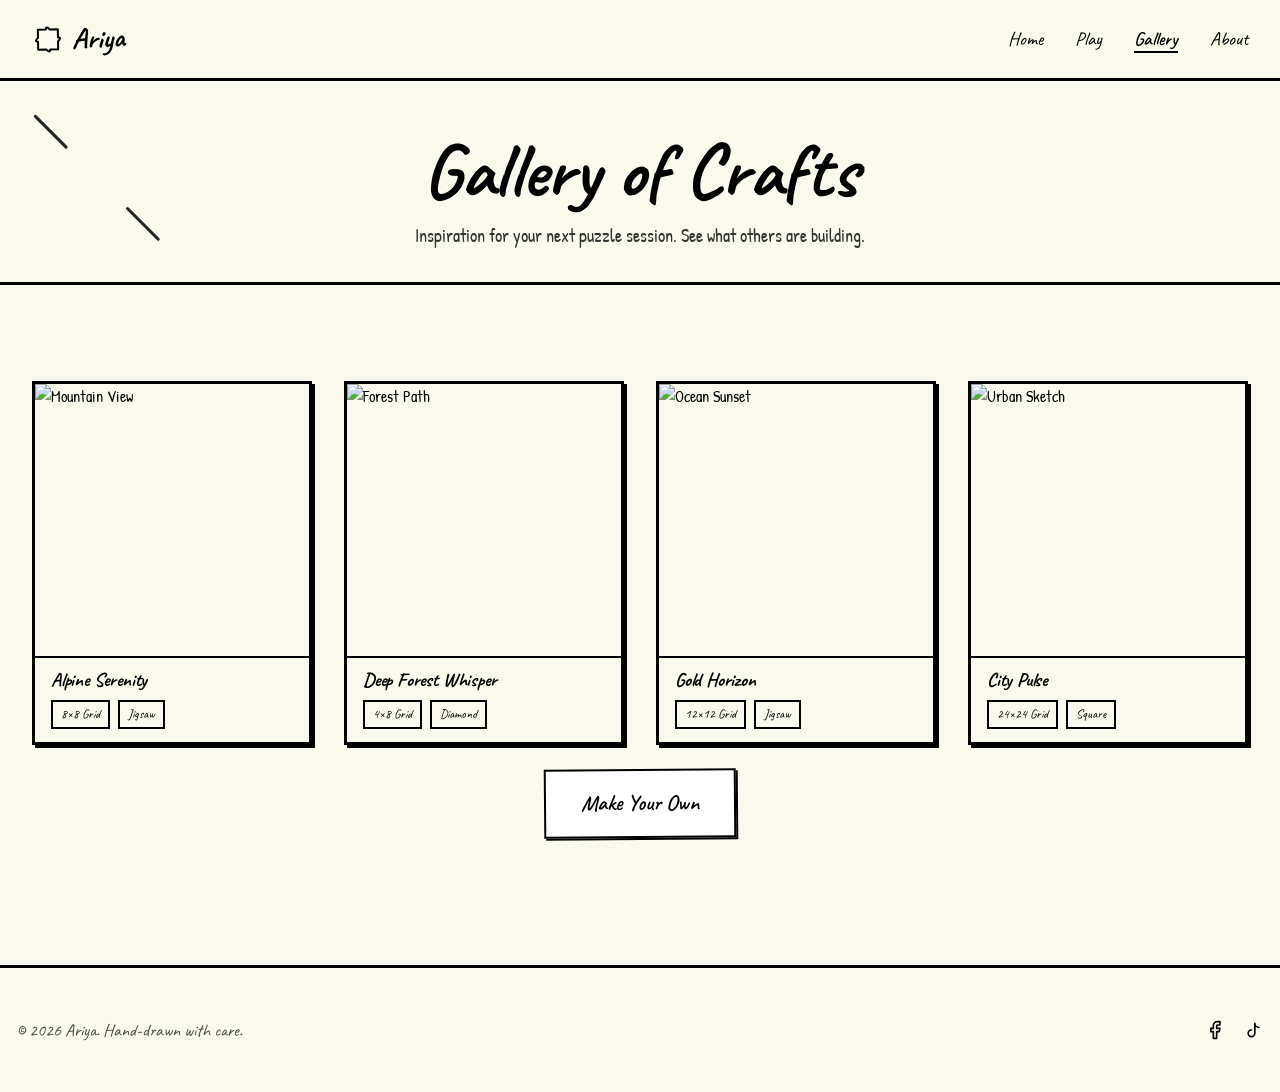
==== gallery.html @ 4a155722 "ariya website" ====
<!DOCTYPE html>
<html lang="en">
<head>
    <meta charset="UTF-8">
    <meta name="viewport" content="width=device-width, initial-scale=1.0">
    <title>Gallery | Ariya</title>
    <link rel="icon" type="image/svg+xml" href="assets/favicon.svg">
    <link rel="stylesheet" href="css/style.css">
</head>
<body>

    <nav class="nav">
        <a href="index.html" class="nav-logo">
            <img src="assets/favicon.svg" alt="" class="logo-icon">
            Ariya
        </a>
        <button class="nav-toggle">
            <span></span><span></span><span></span>
        </button>
        <ul class="nav-links">
            <li><a href="index.html">Home</a></li>
            <li><a href="play.html">Play</a></li>
            <li><a href="gallery.html" class="active">Gallery</a></li>
            <li><a href="about.html">About</a></li>
        </ul>
    </nav>

    <header class="page-header">
        <svg class="illo illo-tl" viewBox="0 0 100 100" fill="none" stroke="black" stroke-width="2">
            <path d="M10,10 L30,30 M70,70 L90,90" stroke-linecap="round"/>
        </svg>
        <h1 class="hero-title">Gallery of Crafts</h1>
        <p>Inspiration for your next puzzle session. See what others are building.</p>
    </header>

    <main class="section-wide">
        <div class="gallery-grid">
            
            <!-- Sample 1 -->
            <div class="gallery-card reveal">
                <img src="https://picsum.photos/seed/puzzle1/600/600" alt="Mountain View" class="gallery-card-img">
                <div class="gallery-card-body">
                    <h4>Alpine Serenity</h4>
                    <div class="gallery-badges">
                        <span class="badge">8×8 Grid</span>
                        <span class="badge">Jigsaw</span>
                    </div>
                </div>
            </div>

            <!-- Sample 2 -->
            <div class="gallery-card reveal">
                <img src="https://picsum.photos/seed/puzzle2/600/600" alt="Forest Path" class="gallery-card-img">
                <div class="gallery-card-body">
                    <h4>Deep Forest Whisper</h4>
                    <div class="gallery-badges">
                        <span class="badge">4×8 Grid</span>
                        <span class="badge">Diamond</span>
                    </div>
                </div>
            </div>

            <!-- Sample 3 -->
            <div class="gallery-card reveal">
                <img src="https://picsum.photos/seed/puzzle3/600/600" alt="Ocean Sunset" class="gallery-card-img">
                <div class="gallery-card-body">
                    <h4>Gold Horizon</h4>
                    <div class="gallery-badges">
                        <span class="badge">12×12 Grid</span>
                        <span class="badge">Jigsaw</span>
                    </div>
                </div>
            </div>

            <!-- Sample 4 -->
            <div class="gallery-card reveal">
                <img src="https://picsum.photos/seed/puzzle4/600/600" alt="Urban Sketch" class="gallery-card-img">
                <div class="gallery-card-body">
                    <h4>City Pulse</h4>
                    <div class="gallery-badges">
                        <span class="badge">24×24 Grid</span>
                        <span class="badge">Square</span>
                    </div>
                </div>
            </div>

        </div>

        <div class="mt-3 text-center">
            <a href="play.html" class="btn btn-lg">Make Your Own</a>
        </div>
    </main>

    <footer>
        <div class="footer-content">
            <p>&copy; 2026 Ariya. Hand-drawn with care.</p>
            <div class="social-links">
                <a href="https://www.facebook.com/nou.wangyi" target="_blank" aria-label="Facebook">
                    <svg width="20" height="20" viewBox="0 0 24 24" fill="none" stroke="currentColor" stroke-width="2" stroke-linecap="round" stroke-linejoin="round"><path d="M18 2h-3a5 5 0 0 0-5 5v3H7v4h3v8h4v-8h3l1-4h-4V7a1 1 0 0 1 1-1h3z"></path></svg>
                </a>
                <a href="https://www.tiktok.com/@min202303" target="_blank" aria-label="TikTok">
                    <svg width="20" height="20" viewBox="0 0 24 24" fill="none" stroke="currentColor" stroke-width="2" stroke-linecap="round" stroke-linejoin="round"><path d="M9 12a4 4 0 1 0 4 4V4a5 5 0 0 0 5 5"></path></svg>
                </a>
            </div>
        </div>
    </footer>

    <script src="js/main.js"></script>
</body>
</html>
---- css/style.css ----
/* ============================================================
   Ariya — Sketch Aesthetic CSS Design System
   Colors: #f9f9ee (bg) + #000 (everything)
   Fonts: Caveat (headings), Patrick Hand (body)
   ============================================================ */

@import url('https://fonts.googleapis.com/css2?family=Caveat:wght@400;600;700&family=Patrick+Hand&display=swap');

/* ─── Reset ─── */
*, *::before, *::after {
  box-sizing: border-box;
  margin: 0;
  padding: 0;
}

/* ─── Root tokens ─── */
:root {
  --bg: #f9f9ee;
  --ink: #000000;
  --font-head: 'Caveat', cursive;
  --font-body: 'Patrick Hand', cursive;
  --border: 2px solid var(--ink);
  --border-thick: 3px solid var(--ink);
  --shadow: 3px 3px 0 var(--ink);
  --shadow-sm: 2px 2px 0 var(--ink);
  --radius: 0px; /* Hand-drawn = no border-radius */
  --transition: 0.18s ease;
}

html { scroll-behavior: smooth; }

body {
  background: var(--bg);
  color: var(--ink);
  font-family: var(--font-body);
  font-size: 1rem;
  line-height: 1.6;
  min-height: 100vh;
  overflow-x: hidden;
}

/* ─── Typography ─── */
h1, h2, h3, h4 {
  font-family: var(--font-head);
  line-height: 1.1;
  letter-spacing: -0.01em;
}
h1 { font-size: clamp(2.4rem, 6vw, 5rem); font-weight: 700; }
h2 { font-size: clamp(1.8rem, 4vw, 3rem); font-weight: 600; }
h3 { font-size: clamp(1.3rem, 3vw, 2rem); font-weight: 600; }
h4 { font-size: 1.2rem; }
p  { font-size: 1.05rem; }

a {
  color: var(--ink);
  text-decoration: underline;
  text-underline-offset: 3px;
}

/* ─── Nav ─── */
.nav {
  display: flex;
  align-items: center;
  justify-content: space-between;
  padding: 1rem 2rem;
  border-bottom: var(--border-thick);
  background: var(--bg);
  position: sticky;
  top: 0;
  z-index: 100;
}
.nav-logo {
  font-family: var(--font-head);
  font-size: 1.8rem;
  font-weight: 700;
  text-decoration: none;
  display: flex;
  align-items: center;
  gap: 0.5rem;
  transform: rotate(-1deg);
}
.nav-logo .logo-icon {
  width: 32px;
  height: 32px;
}
.nav-links {
  display: flex;
  gap: 2rem;
  list-style: none;
}
.nav-links a {
  font-family: var(--font-head);
  font-size: 1.2rem;
  text-decoration: none;
  position: relative;
  transition: var(--transition);
}
.nav-links a::after {
  content: '';
  position: absolute;
  bottom: -2px; left: 0;
  width: 0; height: 2px;
  background: var(--ink);
  transition: width var(--transition);
}
.nav-links a:hover::after,
.nav-links a.active::after { width: 100%; }
.nav-links a.active { font-weight: 600; }

/* Hamburger */
.nav-toggle {
  display: none;
  flex-direction: column;
  gap: 5px;
  cursor: pointer;
  background: none;
  border: none;
  padding: 4px;
}
.nav-toggle span {
  display: block;
  width: 24px; height: 2px;
  background: var(--ink);
  transition: var(--transition);
}

/* ─── Sketch Button ─── */
.btn {
  display: inline-flex;
  align-items: center;
  gap: 0.4rem;
  padding: 0.65rem 1.6rem;
  font-family: var(--font-head);
  font-size: 1.2rem;
  font-weight: 600;
  background: #ffffff;
  color: var(--ink);
  border: var(--border);
  cursor: pointer;
  text-decoration: none;
  transition: transform var(--transition), box-shadow var(--transition), background var(--transition);
  transform: rotate(-0.5deg);
  box-shadow: var(--shadow-sm);
  position: relative;
  overflow: hidden;
}
.btn:hover {
  transform: rotate(0.5deg) translate(-2px, -2px);
  box-shadow: 4px 4px 0 var(--ink);
  background: #fdfdfd;
}
.btn-primary {
  background: var(--ink);
  color: #fff;
  border: var(--border-thick);
  box-shadow: var(--shadow);
}
.btn-primary:hover {
  background: #333;
}
.btn:active {
  transform: rotate(0deg) translate(1px, 1px);
  box-shadow: 1px 1px 0 var(--ink);
}
.btn-outline {
  background: var(--bg);
  color: var(--ink);
}
.btn-outline:hover {
  background: var(--ink);
  color: var(--bg);
}
.btn-sm {
  padding: 0.4rem 1rem;
  font-size: 1rem;
}
.btn-lg {
  padding: 0.9rem 2.2rem;
  font-size: 1.4rem;
}

/* ─── Sketch Card ─── */
.card {
  border: var(--border-thick);
  background: var(--bg);
  box-shadow: var(--shadow);
  padding: 1.2rem;
  position: relative;
  transform: rotate(-0.3deg);
  transition: transform var(--transition), box-shadow var(--transition);
}
.card:hover {
  transform: rotate(0.3deg) translate(-2px, -2px);
  box-shadow: 6px 6px 0 var(--ink);
}
.card-alt { transform: rotate(0.4deg); }
.card-alt:hover { transform: rotate(-0.4deg) translate(-2px, -2px); }

/* ─── Sketch Divider ─── */
.divider {
  width: 100%;
  overflow: hidden;
  line-height: 0;
}
.divider svg {
  display: block;
  width: 100%;
}

/* ─── Section ─── */
.section {
  padding: 4rem 2rem;
  max-width: 1100px;
  margin: 0 auto;
}
.section-wide {
  padding: 4rem 2rem;
  max-width: 1400px;
  margin: 0 auto;
}

/* ─── Hero ─── */
.hero {
  min-height: 88vh;
  display: flex;
  flex-direction: column;
  align-items: center;
  justify-content: center;
  text-align: center;
  padding: 3rem 2rem 2rem;
  position: relative;
  overflow: hidden;
  border-bottom: var(--border-thick);
}
.hero-title {
  animation: drawIn 0.8s ease both;
}
.hero-tagline {
  font-size: clamp(1rem, 2.5vw, 1.4rem);
  margin: 1rem 0 2rem;
  opacity: 0;
  animation: fadeUp 0.6s 0.4s ease both;
  max-width: 540px;
}
.hero-cta {
  opacity: 0;
  animation: fadeUp 0.6s 0.6s ease both;
}

/* ─── How It Works ─── */
.how-grid {
  display: grid;
  grid-template-columns: repeat(auto-fit, minmax(200px, 1fr));
  gap: 2rem;
  margin-top: 2.5rem;
}
.how-step {
  text-align: center;
  padding: 1.5rem 1rem;
  border: var(--border);
  box-shadow: var(--shadow-sm);
  transform: rotate(-0.5deg);
  transition: transform var(--transition);
}
.how-step:nth-child(2) { transform: rotate(0.3deg); }
.how-step:nth-child(3) { transform: rotate(-0.2deg); }
.how-step:hover { transform: rotate(0deg) scale(1.02); }
.how-step svg { margin-bottom: 0.8rem; }
.how-step h3 { margin-bottom: 0.4rem; }

/* ─── Illustrations ─── */
.illo {
  position: absolute;
  pointer-events: none;
  opacity: 0.85;
}
.illo-tl { top: 20px; left: 20px; width: clamp(80px, 12vw, 180px); }
.illo-tr { top: 20px; right: 20px; width: clamp(60px, 10vw, 140px); }
.illo-bl { bottom: 20px; left: 20px; width: clamp(60px, 10vw, 140px); }
.illo-br { bottom: 20px; right: 20px; width: clamp(80px, 12vw, 160px); }
.illo-mid-l { left: 10px; top: 50%; transform: translateY(-50%); width: clamp(40px, 6vw, 90px); }

/* ─── Upload Zone ─── */
.upload-zone {
  border: 3px dashed var(--ink);
  background: var(--bg);
  padding: 3rem 2rem;
  text-align: center;
  cursor: pointer;
  transition: background var(--transition), transform var(--transition);
  position: relative;
}
.upload-zone:hover, .upload-zone.drag-over {
  background: rgba(0,0,0,0.04);
  transform: scale(1.01);
}
.upload-zone input { display: none; }
.upload-icon { width: 64px; height: 64px; margin: 0 auto 1rem; }
.upload-zone h3 { font-size: 1.5rem; margin-bottom: 0.4rem; }
.upload-zone p { font-size: 0.95rem; opacity: 0.7; }

/* ─── Grid Size Selector ─── */
.grid-options {
  display: flex;
  flex-wrap: wrap;
  gap: 0.8rem;
  margin-top: 0.8rem;
}
.grid-option {
  border: var(--border);
  padding: 0.5rem 0.7rem;
  cursor: pointer;
  font-family: var(--font-head);
  font-size: 1rem;
  transition: all var(--transition);
  box-shadow: var(--shadow-sm);
  background: var(--bg);
  transform: rotate(-0.5deg);
  display: flex;
  flex-direction: column;
  align-items: center;
  gap: 0.3rem;
  min-width: 80px;
}
.grid-option:hover, .grid-option.selected {
  background: rgba(0,0,0,0.05);
  border-width: 3px;
  transform: scale(1.02) rotate(0deg);
}
.grid-option svg { display: block; }

/* ─── Shape Selector ─── */
.shape-options {
  display: flex;
  flex-wrap: wrap;
  gap: 0.8rem;
  margin-top: 0.8rem;
}
.shape-option {
  border: var(--border);
  padding: 0.6rem 1rem;
  cursor: pointer;
  font-family: var(--font-head);
  font-size: 1rem;
  transition: all var(--transition);
  box-shadow: var(--shadow-sm);
  background: var(--bg);
  display: flex;
  align-items: center;
  gap: 0.5rem;
  transform: rotate(0.3deg);
}
.shape-option:hover, .shape-option.selected {
  background: rgba(0,0,0,0.05);
  border-width: 3px;
  transform: scale(1.02) rotate(0deg);
}
.shape-option svg path, .shape-option svg rect, .shape-option svg polygon {
  transition: fill var(--transition);
}
.shape-option.selected svg path,
.shape-option.selected svg rect,
.shape-option.selected svg polygon { fill: var(--bg); stroke: var(--bg); }

/* ─── Difficulty Selector ─── */
.difficulty-options {
  display: flex;
  flex-wrap: wrap;
  gap: 0.8rem;
  margin-top: 0.8rem;
}
.difficulty-option {
  border: var(--border);
  padding: 0.6rem 1.2rem;
  cursor: pointer;
  font-family: var(--font-head);
  font-size: 1.1rem;
  transition: all var(--transition);
  box-shadow: var(--shadow-sm);
  background: var(--bg);
  transform: rotate(-0.3deg);
}
.difficulty-option:hover, .difficulty-option.selected {
  background: rgba(0,0,0,0.06);
  border-width: 3px;
  transform: scale(1.03) rotate(0deg);
}

/* ─── Config Section ─── */
.config-block {
  margin-bottom: 2rem;
}
.config-block label {
  font-family: var(--font-head);
  font-size: 1.3rem;
  display: block;
  margin-bottom: 0.4rem;
  font-weight: 600;
}

/* ─── Play Step Panels ─── */
.play-step {
  display: none;
  animation: fadeUp 0.4s ease both;
}
.play-step.active { display: block; }

/* ─── Puzzle Canvas Area ─── */
#puzzle-container {
  position: relative;
  width: 90vw;
  height: 80vh;
  margin: 0 auto;
  touch-action: none;
  overflow: hidden;
  border: var(--border-thick);
  box-shadow: var(--shadow);
  background: rgba(0,0,0,0.04);
}

#puzzle-canvas {
  display: block;
  width: 100%;
  height: 100%;
  cursor: grab;
}
#puzzle-canvas:active { cursor: grabbing; }

/* ─── HUD ─── */
.hud {
  display: flex;
  gap: 1.5rem;
  align-items: center;
  padding: 0.8rem 1.2rem;
  border: var(--border);
  box-shadow: var(--shadow-sm);
  margin-bottom: 1rem;
  flex-wrap: wrap;
}
.hud-item {
  font-family: var(--font-head);
  font-size: 1.3rem;
  display: flex;
  align-items: center;
  gap: 0.4rem;
}
.hud-item span { font-weight: 700; }

/* ─── Reference thumbnail ─── */
#ref-thumb {
  position: absolute;
  bottom: 24px;
  right: 24px;
  width: 140px;
  border: var(--border-thick);
  box-shadow: var(--shadow);
  cursor: pointer;
  z-index: 30;
  background: var(--bg);
  transition: width var(--transition);
}
#ref-thumb:hover { width: 220px; }


/* ─── Frame Selector ─── */
.frame-grid {
  display: grid;
  grid-template-columns: repeat(auto-fill, minmax(130px, 1fr));
  gap: 1rem;
  margin-top: 1rem;
}
.frame-option {
  border: var(--border);
  padding: 0.5rem;
  cursor: pointer;
  box-shadow: var(--shadow-sm);
  transition: all var(--transition);
  text-align: center;
  transform: rotate(-0.3deg);
}
.frame-option:hover, .frame-option.selected {
  box-shadow: var(--shadow);
  transform: rotate(0.3deg) translate(-2px, -2px);
}
.frame-option.selected { border-width: 3px; }
.frame-option img, .frame-option svg { width: 100%; height: 80px; object-fit: contain; }
.frame-option p { font-family: var(--font-head); font-size: 0.95rem; margin-top: 0.3rem; }

/* ─── Completion Screen ─── */
#completion-screen {
  text-align: center;
  padding: 2rem;
}
.completion-canvas-wrap {
  max-width: 600px;
  margin: 0 auto 2rem;
  border: var(--border-thick);
  box-shadow: 5px 5px 0 var(--ink);
}
#final-canvas { width: 100%; display: block; }

.stats-row {
  display: flex;
  justify-content: center;
  gap: 3rem;
  margin: 1.5rem 0;
  flex-wrap: wrap;
}
.stat-box {
  border: var(--border);
  padding: 0.8rem 1.5rem;
  box-shadow: var(--shadow-sm);
  font-family: var(--font-head);
  text-align: center;
}
.stat-box .stat-val {
  font-size: 2rem;
  font-weight: 700;
  display: block;
}
.stat-box .stat-label {
  font-size: 0.95rem;
}

/* ─── Confetti ─── */
.confetti-piece {
  position: fixed;
  width: 10px; height: 10px;
  background: var(--ink);
  pointer-events: none;
  z-index: 999;
  border-radius: 0;
  animation: confettiFall 1.5s ease-out both;
}
@keyframes confettiFall {
  0%   { transform: translateY(-20px) rotate(0deg); opacity: 1; }
  100% { transform: translateY(100vh) rotate(720deg); opacity: 0; }
}

/* ─── Gallery ─── */
.gallery-grid {
  display: grid;
  grid-template-columns: repeat(auto-fill, minmax(260px, 1fr));
  gap: 2rem;
  margin-top: 2rem;
}
.gallery-card {
  border: var(--border-thick);
  box-shadow: var(--shadow);
  overflow: hidden;
  transform: rotate(-0.4deg);
  transition: transform var(--transition), box-shadow var(--transition);
  background: var(--bg);
}
.gallery-card:nth-child(even) { transform: rotate(0.4deg); }
.gallery-card:hover {
  transform: rotate(0deg) translate(-3px, -3px);
  box-shadow: 6px 6px 0 var(--ink);
}
.gallery-card-img {
  width: 100%;
  aspect-ratio: 1;
  object-fit: cover;
  display: block;
  border-bottom: var(--border);
}
.gallery-card-body { padding: 0.8rem 1rem; }
.gallery-card-body h4 { font-size: 1.2rem; margin-bottom: 0.3rem; }
.gallery-badges {
  display: flex;
  gap: 0.5rem;
  flex-wrap: wrap;
  margin-top: 0.5rem;
}
.badge {
  border: var(--border);
  padding: 0.15rem 0.5rem;
  font-size: 0.8rem;
  font-family: var(--font-head);
}

/* ─── About ─── */
.about-content {
  max-width: 700px;
  margin: 0 auto;
}
.about-content p { margin-bottom: 1.2rem; }

/* ─── Page header band ─── */
.page-header {
  border-bottom: var(--border-thick);
  padding: 3rem 2rem 2rem;
  text-align: center;
  position: relative;
  overflow: hidden;
}
.page-header h1 { animation: drawIn 0.7s ease both; }
.page-header p { margin-top: 0.5rem; font-size: 1.1rem; opacity: 0.8; }

/* ─── Footer ─── */
footer {
  padding: 3rem 1rem;
  margin-top: 4rem;
  border-top: var(--border-thick);
  background: var(--bg);
}
.footer-content {
  max-width: var(--max-width);
  margin: 0 auto;
  display: flex;
  justify-content: space-between;
  align-items: center;
  flex-wrap: wrap;
  gap: 1.5rem;
}
.social-links {
  display: flex;
  gap: 1.2rem;
  align-items: center;
}
.social-links a {
  color: var(--ink);
  transition: all var(--transition);
  display: flex;
  align-items: center;
}
.social-links a:hover {
  transform: translateY(-3px) rotate(3deg);
  color: #555;
}
@media (max-width: 600px) {
  .footer-content {
    flex-direction: column;
    text-align: center;
  }
}
footer p { opacity: 0.7; font-family: var(--font-head); font-size: 1.1rem; }

/* ─── Animations ─── */
@keyframes drawIn {
  0%   { opacity: 0; transform: scaleX(0.95) skewX(-2deg); }
  100% { opacity: 1; transform: scaleX(1)    skewX(0deg); }
}
@keyframes fadeUp {
  0%   { opacity: 0; transform: translateY(18px); }
  100% { opacity: 1; transform: translateY(0); }
}
@keyframes wobble {
  0%, 100% { transform: rotate(0deg); }
  25%       { transform: rotate(-1.5deg); }
  75%       { transform: rotate(1.5deg); }
}
@keyframes popIn {
  0%   { transform: scale(0.8); opacity: 0; }
  60%  { transform: scale(1.08); }
  100% { transform: scale(1);    opacity: 1; }
}
.anim-fadeup { animation: fadeUp 0.6s ease both; }
.anim-popin  { animation: popIn  0.5s ease both; }
.anim-wobble { animation: wobble 2s ease infinite; }

/* ─── Scroll animation ─── */
.reveal {
  opacity: 0;
  transform: translateY(24px);
  transition: opacity 0.6s ease, transform 0.6s ease;
}
.reveal.visible {
  opacity: 1;
  transform: translateY(0);
}

/* ─── Progress bar ─── */
.progress-bar {
  width: 100%;
  height: 8px;
  border: var(--border);
  background: var(--bg);
  margin-bottom: 1.5rem;
  position: relative;
  overflow: hidden;
}
.progress-fill {
  height: 100%;
  background: var(--ink);
  transition: width 0.4s ease;
}

/* ─── Step indicator ─── */
.step-indicator {
  display: flex;
  gap: 0;
  margin-bottom: 2rem;
  border: var(--border-thick);
  overflow: hidden;
  box-shadow: var(--shadow);
}
.step-dot {
  flex: 1;
  text-align: center;
  padding: 0.5rem 0.3rem;
  font-family: var(--font-head);
  font-size: 0.95rem;
  border-right: var(--border);
  transition: all var(--transition);
  cursor: default;
}
.step-dot:last-child { border-right: none; }
.step-dot.done { background: rgba(0,0,0,0.06); }
.step-dot.active { background: var(--ink); color: var(--bg); }

/* ─── Scrambled preview ─── */
#preview-container {
  position: relative;
  width: 100%;
  border: var(--border-thick);
  box-shadow: var(--shadow);
  min-height: 360px;
  overflow: hidden;
  touch-action: none;
}
#preview-canvas {
  display: block;
  width: 100%;
}

/* ─── Responsive ─── */
@media (max-width: 768px) {
  .nav-links {
    display: none;
    flex-direction: column;
    gap: 0.5rem;
    position: absolute;
    top: 100%;
    left: 0;
    right: 0;
    background: var(--bg);
    border-bottom: var(--border-thick);
    padding: 1rem 2rem;
    z-index: 99;
  }
  .nav-links.open { display: flex; }
  .nav-toggle { display: flex; }
  .hud { gap: 0.8rem; }
  .stats-row { gap: 1.5rem; }
  #ref-thumb { width: 80px; }
  .section, .section-wide { padding: 2.5rem 1rem; }
  .hero { padding: 2rem 1rem; min-height: 70vh; }
  .illo-tl, .illo-tr, .illo-bl, .illo-br { width: 60px; opacity: 0.5; }
}

/* ─── Utility ─── */
.text-center { text-align: center; }
.mt-1 { margin-top: 0.5rem; }
.mt-2 { margin-top: 1rem; }
.mt-3 { margin-top: 1.5rem; }
.mb-2 { margin-bottom: 1rem; }
.mb-3 { margin-bottom: 1.5rem; }
.flex { display: flex; }
.flex-center { display: flex; align-items: center; justify-content: center; }
.gap-1 { gap: 0.5rem; }
.gap-2 { gap: 1rem; }
.grid-2 { display: grid; grid-template-columns: 1fr 1fr; gap: 2rem; }
.rotate-m1 { transform: rotate(-1deg); }
.rotate-p1 { transform: rotate(1deg); }
/* ─── Animations ─── */
@keyframes wobble {
  0% { transform: translateX(0); }
  25% { transform: translateX(-5px) rotate(-1deg); }
  75% { transform: translateX(5px) rotate(1deg); }
  100% { transform: translateX(0); }
}
.wobble { animation: wobble 0.4s ease; }

.confetti-piece {
  position: fixed;
  top: -20px;
  width: 10px;
  height: 10px;
  z-index: 10000;
  pointer-events: none;
  animation: confettiFall linear forwards;
}

@keyframes confettiFall {
  0% { transform: translateY(0) rotate(0); opacity: 1; }
  100% { transform: translateY(110vh) rotate(720deg); opacity: 0; }
}
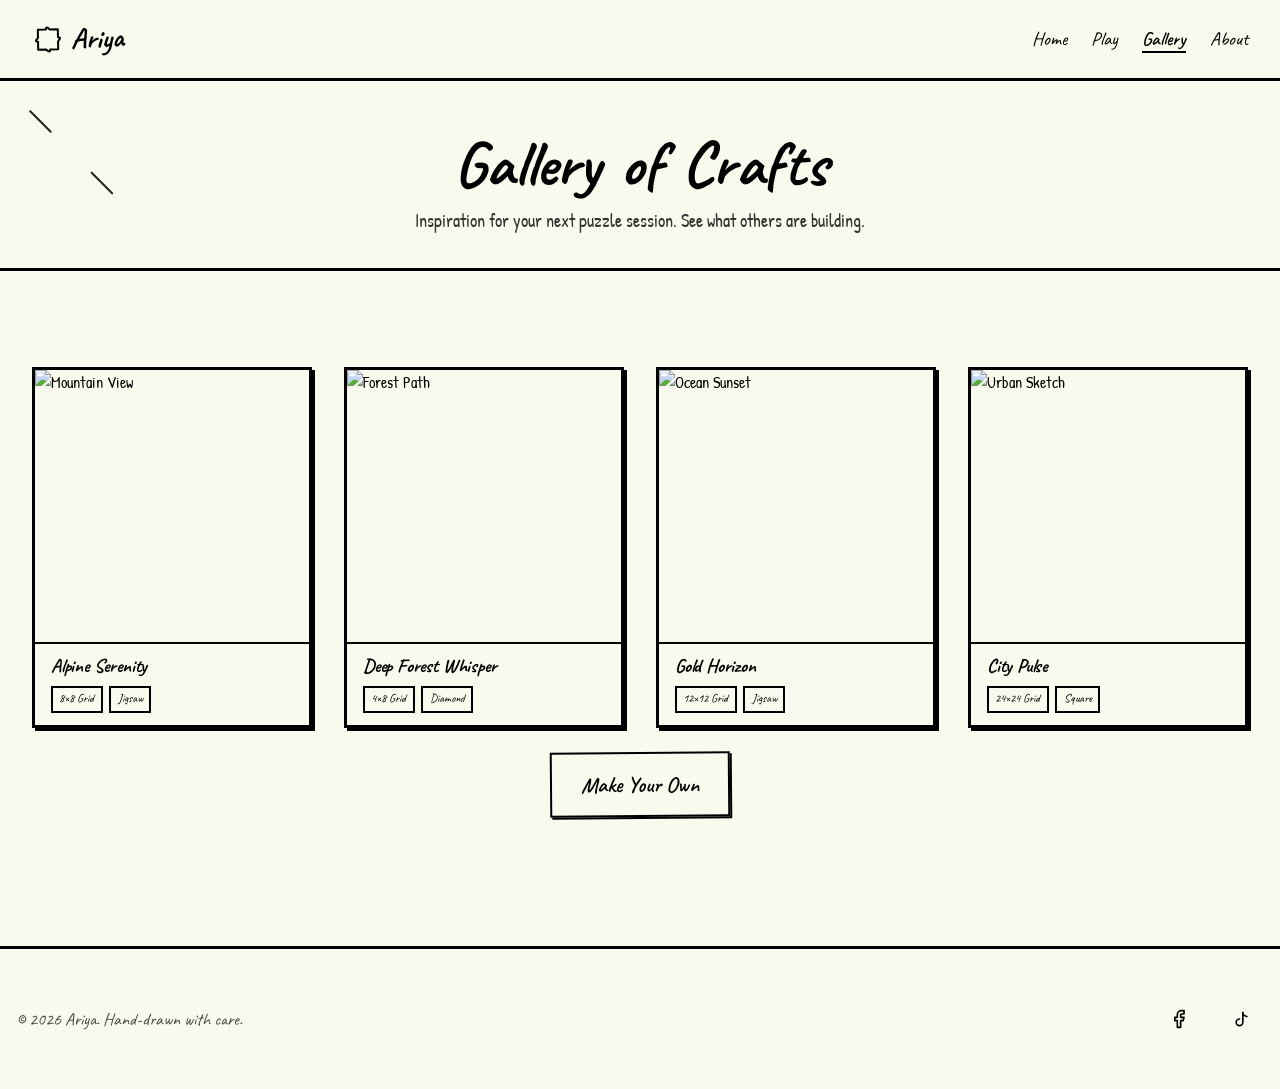
==== commit 0c0cc4be: "Improve UI" ====
--- a/gallery.html
+++ b/gallery.html
@@ -87,7 +87,7 @@
         </div>
 
         <div class="mt-3 text-center">
-            <a href="play.html" class="btn btn-lg">Make Your Own</a>
+            <a href="play.html" class="btn btn-lg btn-soft">Make Your Own</a>
         </div>
     </main>
 
--- a/css/style.css
+++ b/css/style.css
@@ -7,7 +7,9 @@
 @import url('https://fonts.googleapis.com/css2?family=Caveat:wght@400;600;700&family=Patrick+Hand&display=swap');
 
 /* ─── Reset ─── */
-*, *::before, *::after {
+*,
+*::before,
+*::after {
   box-sizing: border-box;
   margin: 0;
   padding: 0;
@@ -23,11 +25,21 @@
   --border-thick: 3px solid var(--ink);
   --shadow: 3px 3px 0 var(--ink);
   --shadow-sm: 2px 2px 0 var(--ink);
-  --radius: 0px; /* Hand-drawn = no border-radius */
+  --radius: 0px;
+  /* Hand-drawn = no border-radius */
   --transition: 0.18s ease;
 }
 
-html { scroll-behavior: smooth; }
+html {
+  scroll-behavior: smooth;
+  font-size: 16px;
+}
+
+@media (max-width: 480px) {
+  html {
+    font-size: 14px;
+  }
+}
 
 body {
   background: var(--bg);
@@ -40,16 +52,37 @@
 }
 
 /* ─── Typography ─── */
-h1, h2, h3, h4 {
+h1,
+h2,
+h3,
+h4 {
   font-family: var(--font-head);
   line-height: 1.1;
   letter-spacing: -0.01em;
 }
-h1 { font-size: clamp(2.4rem, 6vw, 5rem); font-weight: 700; }
-h2 { font-size: clamp(1.8rem, 4vw, 3rem); font-weight: 600; }
-h3 { font-size: clamp(1.3rem, 3vw, 2rem); font-weight: 600; }
-h4 { font-size: 1.2rem; }
-p  { font-size: 1.05rem; }
+
+h1 {
+  font-size: clamp(1.8rem, 5vw, 5rem);
+  font-weight: 700;
+}
+
+h2 {
+  font-size: clamp(1.3rem, 3.5vw, 3rem);
+  font-weight: 600;
+}
+
+h3 {
+  font-size: clamp(1.1rem, 2.5vw, 2rem);
+  font-weight: 600;
+}
+
+h4 {
+  font-size: 1rem;
+}
+
+p {
+  font-size: 1rem;
+}
 
 a {
   color: var(--ink);
@@ -62,669 +95,44 @@
   display: flex;
   align-items: center;
   justify-content: space-between;
-  padding: 1rem 2rem;
+  padding: 0.8rem 1rem;
   border-bottom: var(--border-thick);
   background: var(--bg);
   position: sticky;
   top: 0;
   z-index: 100;
-}
+  gap: 1rem;
+}
+
+@media (min-width: 769px) {
+  .nav {
+    padding: 1rem 2rem;
+  }
+}
+
 .nav-logo {
   font-family: var(--font-head);
-  font-size: 1.8rem;
+  font-size: clamp(1.2rem, 4vw, 1.8rem);
   font-weight: 700;
   text-decoration: none;
   display: flex;
   align-items: center;
-  gap: 0.5rem;
+  gap: 0.4rem;
   transform: rotate(-1deg);
-}
+  white-space: nowrap;
+}
+
 .nav-logo .logo-icon {
-  width: 32px;
-  height: 32px;
-}
+  width: clamp(24px, 6vw, 32px);
+  height: clamp(24px, 6vw, 32px);
+}
+
 .nav-links {
   display: flex;
-  gap: 2rem;
+  gap: 1.5rem;
   list-style: none;
 }
-.nav-links a {
-  font-family: var(--font-head);
-  font-size: 1.2rem;
-  text-decoration: none;
-  position: relative;
-  transition: var(--transition);
-}
-.nav-links a::after {
-  content: '';
-  position: absolute;
-  bottom: -2px; left: 0;
-  width: 0; height: 2px;
-  background: var(--ink);
-  transition: width var(--transition);
-}
-.nav-links a:hover::after,
-.nav-links a.active::after { width: 100%; }
-.nav-links a.active { font-weight: 600; }
-
-/* Hamburger */
-.nav-toggle {
-  display: none;
-  flex-direction: column;
-  gap: 5px;
-  cursor: pointer;
-  background: none;
-  border: none;
-  padding: 4px;
-}
-.nav-toggle span {
-  display: block;
-  width: 24px; height: 2px;
-  background: var(--ink);
-  transition: var(--transition);
-}
-
-/* ─── Sketch Button ─── */
-.btn {
-  display: inline-flex;
-  align-items: center;
-  gap: 0.4rem;
-  padding: 0.65rem 1.6rem;
-  font-family: var(--font-head);
-  font-size: 1.2rem;
-  font-weight: 600;
-  background: #ffffff;
-  color: var(--ink);
-  border: var(--border);
-  cursor: pointer;
-  text-decoration: none;
-  transition: transform var(--transition), box-shadow var(--transition), background var(--transition);
-  transform: rotate(-0.5deg);
-  box-shadow: var(--shadow-sm);
-  position: relative;
-  overflow: hidden;
-}
-.btn:hover {
-  transform: rotate(0.5deg) translate(-2px, -2px);
-  box-shadow: 4px 4px 0 var(--ink);
-  background: #fdfdfd;
-}
-.btn-primary {
-  background: var(--ink);
-  color: #fff;
-  border: var(--border-thick);
-  box-shadow: var(--shadow);
-}
-.btn-primary:hover {
-  background: #333;
-}
-.btn:active {
-  transform: rotate(0deg) translate(1px, 1px);
-  box-shadow: 1px 1px 0 var(--ink);
-}
-.btn-outline {
-  background: var(--bg);
-  color: var(--ink);
-}
-.btn-outline:hover {
-  background: var(--ink);
-  color: var(--bg);
-}
-.btn-sm {
-  padding: 0.4rem 1rem;
-  font-size: 1rem;
-}
-.btn-lg {
-  padding: 0.9rem 2.2rem;
-  font-size: 1.4rem;
-}
-
-/* ─── Sketch Card ─── */
-.card {
-  border: var(--border-thick);
-  background: var(--bg);
-  box-shadow: var(--shadow);
-  padding: 1.2rem;
-  position: relative;
-  transform: rotate(-0.3deg);
-  transition: transform var(--transition), box-shadow var(--transition);
-}
-.card:hover {
-  transform: rotate(0.3deg) translate(-2px, -2px);
-  box-shadow: 6px 6px 0 var(--ink);
-}
-.card-alt { transform: rotate(0.4deg); }
-.card-alt:hover { transform: rotate(-0.4deg) translate(-2px, -2px); }
-
-/* ─── Sketch Divider ─── */
-.divider {
-  width: 100%;
-  overflow: hidden;
-  line-height: 0;
-}
-.divider svg {
-  display: block;
-  width: 100%;
-}
-
-/* ─── Section ─── */
-.section {
-  padding: 4rem 2rem;
-  max-width: 1100px;
-  margin: 0 auto;
-}
-.section-wide {
-  padding: 4rem 2rem;
-  max-width: 1400px;
-  margin: 0 auto;
-}
-
-/* ─── Hero ─── */
-.hero {
-  min-height: 88vh;
-  display: flex;
-  flex-direction: column;
-  align-items: center;
-  justify-content: center;
-  text-align: center;
-  padding: 3rem 2rem 2rem;
-  position: relative;
-  overflow: hidden;
-  border-bottom: var(--border-thick);
-}
-.hero-title {
-  animation: drawIn 0.8s ease both;
-}
-.hero-tagline {
-  font-size: clamp(1rem, 2.5vw, 1.4rem);
-  margin: 1rem 0 2rem;
-  opacity: 0;
-  animation: fadeUp 0.6s 0.4s ease both;
-  max-width: 540px;
-}
-.hero-cta {
-  opacity: 0;
-  animation: fadeUp 0.6s 0.6s ease both;
-}
-
-/* ─── How It Works ─── */
-.how-grid {
-  display: grid;
-  grid-template-columns: repeat(auto-fit, minmax(200px, 1fr));
-  gap: 2rem;
-  margin-top: 2.5rem;
-}
-.how-step {
-  text-align: center;
-  padding: 1.5rem 1rem;
-  border: var(--border);
-  box-shadow: var(--shadow-sm);
-  transform: rotate(-0.5deg);
-  transition: transform var(--transition);
-}
-.how-step:nth-child(2) { transform: rotate(0.3deg); }
-.how-step:nth-child(3) { transform: rotate(-0.2deg); }
-.how-step:hover { transform: rotate(0deg) scale(1.02); }
-.how-step svg { margin-bottom: 0.8rem; }
-.how-step h3 { margin-bottom: 0.4rem; }
-
-/* ─── Illustrations ─── */
-.illo {
-  position: absolute;
-  pointer-events: none;
-  opacity: 0.85;
-}
-.illo-tl { top: 20px; left: 20px; width: clamp(80px, 12vw, 180px); }
-.illo-tr { top: 20px; right: 20px; width: clamp(60px, 10vw, 140px); }
-.illo-bl { bottom: 20px; left: 20px; width: clamp(60px, 10vw, 140px); }
-.illo-br { bottom: 20px; right: 20px; width: clamp(80px, 12vw, 160px); }
-.illo-mid-l { left: 10px; top: 50%; transform: translateY(-50%); width: clamp(40px, 6vw, 90px); }
-
-/* ─── Upload Zone ─── */
-.upload-zone {
-  border: 3px dashed var(--ink);
-  background: var(--bg);
-  padding: 3rem 2rem;
-  text-align: center;
-  cursor: pointer;
-  transition: background var(--transition), transform var(--transition);
-  position: relative;
-}
-.upload-zone:hover, .upload-zone.drag-over {
-  background: rgba(0,0,0,0.04);
-  transform: scale(1.01);
-}
-.upload-zone input { display: none; }
-.upload-icon { width: 64px; height: 64px; margin: 0 auto 1rem; }
-.upload-zone h3 { font-size: 1.5rem; margin-bottom: 0.4rem; }
-.upload-zone p { font-size: 0.95rem; opacity: 0.7; }
-
-/* ─── Grid Size Selector ─── */
-.grid-options {
-  display: flex;
-  flex-wrap: wrap;
-  gap: 0.8rem;
-  margin-top: 0.8rem;
-}
-.grid-option {
-  border: var(--border);
-  padding: 0.5rem 0.7rem;
-  cursor: pointer;
-  font-family: var(--font-head);
-  font-size: 1rem;
-  transition: all var(--transition);
-  box-shadow: var(--shadow-sm);
-  background: var(--bg);
-  transform: rotate(-0.5deg);
-  display: flex;
-  flex-direction: column;
-  align-items: center;
-  gap: 0.3rem;
-  min-width: 80px;
-}
-.grid-option:hover, .grid-option.selected {
-  background: rgba(0,0,0,0.05);
-  border-width: 3px;
-  transform: scale(1.02) rotate(0deg);
-}
-.grid-option svg { display: block; }
-
-/* ─── Shape Selector ─── */
-.shape-options {
-  display: flex;
-  flex-wrap: wrap;
-  gap: 0.8rem;
-  margin-top: 0.8rem;
-}
-.shape-option {
-  border: var(--border);
-  padding: 0.6rem 1rem;
-  cursor: pointer;
-  font-family: var(--font-head);
-  font-size: 1rem;
-  transition: all var(--transition);
-  box-shadow: var(--shadow-sm);
-  background: var(--bg);
-  display: flex;
-  align-items: center;
-  gap: 0.5rem;
-  transform: rotate(0.3deg);
-}
-.shape-option:hover, .shape-option.selected {
-  background: rgba(0,0,0,0.05);
-  border-width: 3px;
-  transform: scale(1.02) rotate(0deg);
-}
-.shape-option svg path, .shape-option svg rect, .shape-option svg polygon {
-  transition: fill var(--transition);
-}
-.shape-option.selected svg path,
-.shape-option.selected svg rect,
-.shape-option.selected svg polygon { fill: var(--bg); stroke: var(--bg); }
-
-/* ─── Difficulty Selector ─── */
-.difficulty-options {
-  display: flex;
-  flex-wrap: wrap;
-  gap: 0.8rem;
-  margin-top: 0.8rem;
-}
-.difficulty-option {
-  border: var(--border);
-  padding: 0.6rem 1.2rem;
-  cursor: pointer;
-  font-family: var(--font-head);
-  font-size: 1.1rem;
-  transition: all var(--transition);
-  box-shadow: var(--shadow-sm);
-  background: var(--bg);
-  transform: rotate(-0.3deg);
-}
-.difficulty-option:hover, .difficulty-option.selected {
-  background: rgba(0,0,0,0.06);
-  border-width: 3px;
-  transform: scale(1.03) rotate(0deg);
-}
-
-/* ─── Config Section ─── */
-.config-block {
-  margin-bottom: 2rem;
-}
-.config-block label {
-  font-family: var(--font-head);
-  font-size: 1.3rem;
-  display: block;
-  margin-bottom: 0.4rem;
-  font-weight: 600;
-}
-
-/* ─── Play Step Panels ─── */
-.play-step {
-  display: none;
-  animation: fadeUp 0.4s ease both;
-}
-.play-step.active { display: block; }
-
-/* ─── Puzzle Canvas Area ─── */
-#puzzle-container {
-  position: relative;
-  width: 90vw;
-  height: 80vh;
-  margin: 0 auto;
-  touch-action: none;
-  overflow: hidden;
-  border: var(--border-thick);
-  box-shadow: var(--shadow);
-  background: rgba(0,0,0,0.04);
-}
-
-#puzzle-canvas {
-  display: block;
-  width: 100%;
-  height: 100%;
-  cursor: grab;
-}
-#puzzle-canvas:active { cursor: grabbing; }
-
-/* ─── HUD ─── */
-.hud {
-  display: flex;
-  gap: 1.5rem;
-  align-items: center;
-  padding: 0.8rem 1.2rem;
-  border: var(--border);
-  box-shadow: var(--shadow-sm);
-  margin-bottom: 1rem;
-  flex-wrap: wrap;
-}
-.hud-item {
-  font-family: var(--font-head);
-  font-size: 1.3rem;
-  display: flex;
-  align-items: center;
-  gap: 0.4rem;
-}
-.hud-item span { font-weight: 700; }
-
-/* ─── Reference thumbnail ─── */
-#ref-thumb {
-  position: absolute;
-  bottom: 24px;
-  right: 24px;
-  width: 140px;
-  border: var(--border-thick);
-  box-shadow: var(--shadow);
-  cursor: pointer;
-  z-index: 30;
-  background: var(--bg);
-  transition: width var(--transition);
-}
-#ref-thumb:hover { width: 220px; }
-
-
-/* ─── Frame Selector ─── */
-.frame-grid {
-  display: grid;
-  grid-template-columns: repeat(auto-fill, minmax(130px, 1fr));
-  gap: 1rem;
-  margin-top: 1rem;
-}
-.frame-option {
-  border: var(--border);
-  padding: 0.5rem;
-  cursor: pointer;
-  box-shadow: var(--shadow-sm);
-  transition: all var(--transition);
-  text-align: center;
-  transform: rotate(-0.3deg);
-}
-.frame-option:hover, .frame-option.selected {
-  box-shadow: var(--shadow);
-  transform: rotate(0.3deg) translate(-2px, -2px);
-}
-.frame-option.selected { border-width: 3px; }
-.frame-option img, .frame-option svg { width: 100%; height: 80px; object-fit: contain; }
-.frame-option p { font-family: var(--font-head); font-size: 0.95rem; margin-top: 0.3rem; }
-
-/* ─── Completion Screen ─── */
-#completion-screen {
-  text-align: center;
-  padding: 2rem;
-}
-.completion-canvas-wrap {
-  max-width: 600px;
-  margin: 0 auto 2rem;
-  border: var(--border-thick);
-  box-shadow: 5px 5px 0 var(--ink);
-}
-#final-canvas { width: 100%; display: block; }
-
-.stats-row {
-  display: flex;
-  justify-content: center;
-  gap: 3rem;
-  margin: 1.5rem 0;
-  flex-wrap: wrap;
-}
-.stat-box {
-  border: var(--border);
-  padding: 0.8rem 1.5rem;
-  box-shadow: var(--shadow-sm);
-  font-family: var(--font-head);
-  text-align: center;
-}
-.stat-box .stat-val {
-  font-size: 2rem;
-  font-weight: 700;
-  display: block;
-}
-.stat-box .stat-label {
-  font-size: 0.95rem;
-}
-
-/* ─── Confetti ─── */
-.confetti-piece {
-  position: fixed;
-  width: 10px; height: 10px;
-  background: var(--ink);
-  pointer-events: none;
-  z-index: 999;
-  border-radius: 0;
-  animation: confettiFall 1.5s ease-out both;
-}
-@keyframes confettiFall {
-  0%   { transform: translateY(-20px) rotate(0deg); opacity: 1; }
-  100% { transform: translateY(100vh) rotate(720deg); opacity: 0; }
-}
-
-/* ─── Gallery ─── */
-.gallery-grid {
-  display: grid;
-  grid-template-columns: repeat(auto-fill, minmax(260px, 1fr));
-  gap: 2rem;
-  margin-top: 2rem;
-}
-.gallery-card {
-  border: var(--border-thick);
-  box-shadow: var(--shadow);
-  overflow: hidden;
-  transform: rotate(-0.4deg);
-  transition: transform var(--transition), box-shadow var(--transition);
-  background: var(--bg);
-}
-.gallery-card:nth-child(even) { transform: rotate(0.4deg); }
-.gallery-card:hover {
-  transform: rotate(0deg) translate(-3px, -3px);
-  box-shadow: 6px 6px 0 var(--ink);
-}
-.gallery-card-img {
-  width: 100%;
-  aspect-ratio: 1;
-  object-fit: cover;
-  display: block;
-  border-bottom: var(--border);
-}
-.gallery-card-body { padding: 0.8rem 1rem; }
-.gallery-card-body h4 { font-size: 1.2rem; margin-bottom: 0.3rem; }
-.gallery-badges {
-  display: flex;
-  gap: 0.5rem;
-  flex-wrap: wrap;
-  margin-top: 0.5rem;
-}
-.badge {
-  border: var(--border);
-  padding: 0.15rem 0.5rem;
-  font-size: 0.8rem;
-  font-family: var(--font-head);
-}
-
-/* ─── About ─── */
-.about-content {
-  max-width: 700px;
-  margin: 0 auto;
-}
-.about-content p { margin-bottom: 1.2rem; }
-
-/* ─── Page header band ─── */
-.page-header {
-  border-bottom: var(--border-thick);
-  padding: 3rem 2rem 2rem;
-  text-align: center;
-  position: relative;
-  overflow: hidden;
-}
-.page-header h1 { animation: drawIn 0.7s ease both; }
-.page-header p { margin-top: 0.5rem; font-size: 1.1rem; opacity: 0.8; }
-
-/* ─── Footer ─── */
-footer {
-  padding: 3rem 1rem;
-  margin-top: 4rem;
-  border-top: var(--border-thick);
-  background: var(--bg);
-}
-.footer-content {
-  max-width: var(--max-width);
-  margin: 0 auto;
-  display: flex;
-  justify-content: space-between;
-  align-items: center;
-  flex-wrap: wrap;
-  gap: 1.5rem;
-}
-.social-links {
-  display: flex;
-  gap: 1.2rem;
-  align-items: center;
-}
-.social-links a {
-  color: var(--ink);
-  transition: all var(--transition);
-  display: flex;
-  align-items: center;
-}
-.social-links a:hover {
-  transform: translateY(-3px) rotate(3deg);
-  color: #555;
-}
-@media (max-width: 600px) {
-  .footer-content {
-    flex-direction: column;
-    text-align: center;
-  }
-}
-footer p { opacity: 0.7; font-family: var(--font-head); font-size: 1.1rem; }
-
-/* ─── Animations ─── */
-@keyframes drawIn {
-  0%   { opacity: 0; transform: scaleX(0.95) skewX(-2deg); }
-  100% { opacity: 1; transform: scaleX(1)    skewX(0deg); }
-}
-@keyframes fadeUp {
-  0%   { opacity: 0; transform: translateY(18px); }
-  100% { opacity: 1; transform: translateY(0); }
-}
-@keyframes wobble {
-  0%, 100% { transform: rotate(0deg); }
-  25%       { transform: rotate(-1.5deg); }
-  75%       { transform: rotate(1.5deg); }
-}
-@keyframes popIn {
-  0%   { transform: scale(0.8); opacity: 0; }
-  60%  { transform: scale(1.08); }
-  100% { transform: scale(1);    opacity: 1; }
-}
-.anim-fadeup { animation: fadeUp 0.6s ease both; }
-.anim-popin  { animation: popIn  0.5s ease both; }
-.anim-wobble { animation: wobble 2s ease infinite; }
-
-/* ─── Scroll animation ─── */
-.reveal {
-  opacity: 0;
-  transform: translateY(24px);
-  transition: opacity 0.6s ease, transform 0.6s ease;
-}
-.reveal.visible {
-  opacity: 1;
-  transform: translateY(0);
-}
-
-/* ─── Progress bar ─── */
-.progress-bar {
-  width: 100%;
-  height: 8px;
-  border: var(--border);
-  background: var(--bg);
-  margin-bottom: 1.5rem;
-  position: relative;
-  overflow: hidden;
-}
-.progress-fill {
-  height: 100%;
-  background: var(--ink);
-  transition: width 0.4s ease;
-}
-
-/* ─── Step indicator ─── */
-.step-indicator {
-  display: flex;
-  gap: 0;
-  margin-bottom: 2rem;
-  border: var(--border-thick);
-  overflow: hidden;
-  box-shadow: var(--shadow);
-}
-.step-dot {
-  flex: 1;
-  text-align: center;
-  padding: 0.5rem 0.3rem;
-  font-family: var(--font-head);
-  font-size: 0.95rem;
-  border-right: var(--border);
-  transition: all var(--transition);
-  cursor: default;
-}
-.step-dot:last-child { border-right: none; }
-.step-dot.done { background: rgba(0,0,0,0.06); }
-.step-dot.active { background: var(--ink); color: var(--bg); }
-
-/* ─── Scrambled preview ─── */
-#preview-container {
-  position: relative;
-  width: 100%;
-  border: var(--border-thick);
-  box-shadow: var(--shadow);
-  min-height: 360px;
-  overflow: hidden;
-  touch-action: none;
-}
-#preview-canvas {
-  display: block;
-  width: 100%;
-}
-
-/* ─── Responsive ─── */
+
 @media (max-width: 768px) {
   .nav-links {
     display: none;
@@ -736,41 +144,1345 @@
     right: 0;
     background: var(--bg);
     border-bottom: var(--border-thick);
-    padding: 1rem 2rem;
+    padding: 1rem 1.2rem;
     z-index: 99;
   }
-  .nav-links.open { display: flex; }
-  .nav-toggle { display: flex; }
-  .hud { gap: 0.8rem; }
-  .stats-row { gap: 1.5rem; }
-  #ref-thumb { width: 80px; }
-  .section, .section-wide { padding: 2.5rem 1rem; }
-  .hero { padding: 2rem 1rem; min-height: 70vh; }
-  .illo-tl, .illo-tr, .illo-bl, .illo-br { width: 60px; opacity: 0.5; }
+
+  .nav-links.open {
+    display: flex;
+  }
+}
+
+.nav-links a {
+  font-family: var(--font-head);
+  font-size: clamp(0.9rem, 2vw, 1.2rem);
+  text-decoration: none;
+  position: relative;
+  transition: var(--transition);
+}
+
+.nav-links a::after {
+  content: '';
+  position: absolute;
+  bottom: -2px;
+  left: 0;
+  width: 0;
+  height: 2px;
+  background: var(--ink);
+  transition: width var(--transition);
+}
+
+.nav-links a:hover::after,
+.nav-links a.active::after {
+  width: 100%;
+}
+
+.nav-links a.active {
+  font-weight: 600;
+}
+
+/* Hamburger */
+.nav-toggle {
+  display: flex;
+  flex-direction: column;
+  gap: 5px;
+  cursor: pointer;
+  background: none;
+  border: none;
+  padding: 0.4rem;
+  min-width: 44px;
+  min-height: 44px;
+  align-items: center;
+  justify-content: center;
+  transition: var(--transition);
+}
+
+@media (min-width: 769px) {
+  .nav-toggle {
+    display: none;
+  }
+}
+
+.nav-toggle span {
+  display: block;
+  width: 24px;
+  height: 2px;
+  background: var(--ink);
+  transition: var(--transition);
+}
+
+.nav-toggle:active {
+  transform: scale(0.95);
+}
+
+/* ─── Sketch Button ─── */
+.btn {
+  display: inline-flex;
+  align-items: center;
+  gap: 0.4rem;
+  padding: 0.7rem 1.2rem;
+  font-family: var(--font-head);
+  font-size: clamp(0.95rem, 2vw, 1.2rem);
+  font-weight: 600;
+  background: var(--bg);
+  color: var(--ink);
+  border: var(--border);
+  cursor: pointer;
+  text-decoration: none;
+  transition: transform 0.24s ease, box-shadow 0.24s ease, background-color 0.24s ease, color 0.24s ease, border-color 0.24s ease;
+  transform: rotate(-0.5deg);
+  box-shadow: var(--shadow-sm);
+  position: relative;
+  overflow: hidden;
+  min-height: 44px;
+  justify-content: center;
+}
+
+.btn:hover {
+  transform: rotate(0deg) translate(-2px, -2px) scale(1.01);
+  box-shadow: 5px 5px 0 var(--ink);
+  background: rgba(0, 0, 0, 0.06);
+}
+
+.btn-primary {
+  background: var(--ink);
+  color: #fff;
+  border: var(--border-thick);
+  box-shadow: var(--shadow);
+}
+
+.btn-primary:hover {
+  background: #1f1f1f;
+  color: #fff;
+}
+
+.btn:active {
+  transform: rotate(0deg) translate(0, 1px) scale(0.99);
+  box-shadow: 2px 2px 0 var(--ink);
+}
+
+.btn:focus-visible {
+  outline: 3px solid var(--ink);
+  outline-offset: 2px;
+}
+
+.btn-outline {
+  background: var(--bg);
+  color: var(--ink);
+}
+
+.btn-outline:hover {
+  background: rgba(0, 0, 0, 0.08);
+  color: var(--ink);
+}
+
+.btn-soft {
+  background: var(--bg);
+  color: var(--ink);
+  border: var(--border);
+  box-shadow: var(--shadow-sm);
+}
+
+.btn-soft:hover {
+  background: rgba(0, 0, 0, 0.08);
+  color: var(--ink);
+  border-color: var(--ink);
+}
+
+.btn-soft:active {
+  background: rgba(0, 0, 0, 0.12);
+}
+
+.btn-sm {
+  padding: 0.5rem 1rem;
+  font-size: 0.95rem;
+  min-height: 40px;
+}
+
+.btn-lg {
+  padding: 0.8rem 1.8rem;
+  font-size: clamp(1rem, 2.5vw, 1.4rem);
+  min-height: 48px;
+}
+
+/* ─── Sketch Card ─── */
+.card {
+  border: var(--border-thick);
+  background: var(--bg);
+  box-shadow: var(--shadow);
+  padding: 1.2rem;
+  position: relative;
+  transform: rotate(-0.3deg);
+  transition: transform var(--transition), box-shadow var(--transition);
+}
+
+.card:hover {
+  transform: rotate(0.3deg) translate(-2px, -2px);
+  box-shadow: 6px 6px 0 var(--ink);
+}
+
+.card-alt {
+  transform: rotate(0.4deg);
+}
+
+.card-alt:hover {
+  transform: rotate(-0.4deg) translate(-2px, -2px);
+}
+
+/* ─── Sketch Divider ─── */
+.divider {
+  width: 100%;
+  overflow: hidden;
+  line-height: 0;
+}
+
+.divider svg {
+  display: block;
+  width: 100%;
+}
+
+/* ─── Section ─── */
+.section {
+  padding: 2rem 1rem;
+  max-width: 1100px;
+  margin: 0 auto;
+}
+
+@media (min-width: 769px) {
+  .section {
+    padding: 4rem 2rem;
+  }
+}
+
+.section-wide {
+  padding: 2rem 1rem;
+  max-width: 1400px;
+  margin: 0 auto;
+}
+
+@media (min-width: 769px) {
+  .section-wide {
+    padding: 4rem 2rem;
+  }
+}
+
+/* ─── Hero ─── */
+.hero {
+  min-height: 60vh;
+  display: flex;
+  flex-direction: column;
+  align-items: center;
+  justify-content: center;
+  text-align: center;
+  padding: 2rem 1rem;
+  position: relative;
+  overflow: hidden;
+  border-bottom: var(--border-thick);
+}
+
+@media (min-width: 769px) {
+  .hero {
+    min-height: 88vh;
+    padding: 3rem 2rem 2rem;
+  }
+}
+
+.hero-title {
+  animation: drawIn 0.8s ease both;
+  word-spacing: 0.1em;
+}
+
+.hero-tagline {
+  font-size: clamp(0.95rem, 2.5vw, 1.4rem);
+  margin: 1rem 0 2rem;
+  opacity: 0;
+  animation: fadeUp 0.6s 0.4s ease both;
+  max-width: 540px;
+}
+
+.hero-cta {
+  opacity: 0;
+  animation: fadeUp 0.6s 0.6s ease both;
+}
+
+/* ─── How It Works ─── */
+.how-grid {
+  display: grid;
+  grid-template-columns: 1fr;
+  gap: 1.5rem;
+  margin-top: 2.5rem;
+}
+
+@media (min-width: 640px) {
+  .how-grid {
+    grid-template-columns: repeat(auto-fit, minmax(200px, 1fr));
+    gap: 2rem;
+  }
+}
+
+.how-step {
+  text-align: center;
+  padding: 1.2rem 0.8rem;
+  border: var(--border);
+  box-shadow: var(--shadow-sm);
+  transform: rotate(-0.5deg);
+  transition: transform var(--transition);
+}
+
+.how-step:nth-child(2) {
+  transform: rotate(0.3deg);
+}
+
+.how-step:nth-child(3) {
+  transform: rotate(-0.2deg);
+}
+
+.how-step:hover {
+  transform: rotate(0deg) scale(1.02);
+}
+
+.how-step svg {
+  width: clamp(40px, 8vw, 48px);
+  height: clamp(40px, 8vw, 48px);
+  margin-bottom: 0.8rem;
+}
+
+.how-step h3 {
+  margin-bottom: 0.4rem;
+}
+
+.how-step p {
+  font-size: clamp(0.9rem, 2vw, 1rem);
+}
+
+/* ─── Illustrations ─── */
+.illo {
+  position: absolute;
+  pointer-events: none;
+  opacity: 0.85;
+}
+
+.illo-tl {
+  top: 12px;
+  left: 12px;
+  width: clamp(60px, 8vw, 180px);
+}
+
+.illo-tr {
+  top: 12px;
+  right: 12px;
+  width: clamp(50px, 8vw, 140px);
+}
+
+.illo-bl {
+  bottom: 12px;
+  left: 12px;
+  width: clamp(50px, 8vw, 140px);
+}
+
+.illo-br {
+  bottom: 12px;
+  right: 12px;
+  width: clamp(60px, 8vw, 160px);
+}
+
+@media (min-width: 768px) {
+  .illo-tl {
+    top: 20px;
+    left: 20px;
+  }
+
+  .illo-tr {
+    top: 20px;
+    right: 20px;
+  }
+
+  .illo-bl {
+    bottom: 20px;
+    left: 20px;
+  }
+
+  .illo-br {
+    bottom: 20px;
+    right: 20px;
+  }
+}
+
+.illo-mid-l {
+  left: 10px;
+  top: 50%;
+  transform: translateY(-50%);
+  width: clamp(40px, 6vw, 90px);
+}
+
+/* ─── Upload Zone ─── */
+.upload-zone {
+  border: 3px dashed var(--ink);
+  background: var(--bg);
+  padding: 2rem 1.5rem;
+  text-align: center;
+  cursor: pointer;
+  transition: background var(--transition), transform var(--transition);
+  position: relative;
+}
+
+@media (min-width: 640px) {
+  .upload-zone {
+    padding: 3rem 2rem;
+  }
+}
+
+.upload-zone:hover,
+.upload-zone.drag-over {
+  background: rgba(0, 0, 0, 0.04);
+  transform: scale(1.01);
+}
+
+.upload-zone input {
+  display: none;
+}
+
+.upload-icon {
+  width: clamp(48px, 12vw, 64px);
+  height: clamp(48px, 12vw, 64px);
+  margin: 0 auto 1rem;
+}
+
+.upload-zone h3 {
+  font-size: clamp(1.2rem, 3vw, 1.5rem);
+  margin-bottom: 0.4rem;
+}
+
+.upload-zone p {
+  font-size: 0.9rem;
+  opacity: 0.7;
+}
+
+/* ─── Grid Size Selector ─── */
+.grid-options {
+  display: flex;
+  flex-wrap: wrap;
+  gap: 0.6rem;
+  margin-top: 0.8rem;
+}
+
+@media (min-width: 640px) {
+  .grid-options {
+    gap: 0.8rem;
+  }
+}
+
+.grid-option {
+  border: var(--border);
+  padding: 0.4rem 0.6rem;
+  cursor: pointer;
+  font-family: var(--font-head);
+  font-size: 0.9rem;
+  transition: transform 0.24s ease, box-shadow 0.24s ease, background-color 0.24s ease, border-color 0.24s ease, color 0.24s ease;
+  box-shadow: var(--shadow-sm);
+  background: var(--bg);
+  transform: rotate(-0.5deg);
+  display: flex;
+  flex-direction: column;
+  align-items: center;
+  gap: 0.2rem;
+  min-width: 70px;
+  min-height: 44px;
+  justify-content: center;
+}
+
+@media (min-width: 640px) {
+  .grid-option {
+    min-width: 80px;
+    padding: 0.5rem 0.7rem;
+    font-size: 1rem;
+  }
+}
+
+.grid-option:hover,
+.grid-option.selected {
+  background: rgba(0, 0, 0, 0.08);
+  border-width: 3px;
+  transform: rotate(0deg) translate(-2px, -2px) scale(1.01);
+  box-shadow: 5px 5px 0 var(--ink);
+}
+
+.grid-option:active {
+  background: rgba(0, 0, 0, 0.14);
+  transform: rotate(0deg) translate(0, 1px) scale(0.99);
+  box-shadow: 2px 2px 0 var(--ink);
+}
+
+.grid-option svg {
+  display: block;
+  width: 20px;
+  height: 20px;
+}
+
+/* ─── Shape Selector ─── */
+.shape-options {
+  display: flex;
+  flex-wrap: wrap;
+  gap: 0.6rem;
+  margin-top: 0.8rem;
+}
+
+@media (min-width: 640px) {
+  .shape-options {
+    gap: 0.8rem;
+  }
+}
+
+.shape-option {
+  border: var(--border);
+  padding: 0.5rem 0.8rem;
+  cursor: pointer;
+  font-family: var(--font-head);
+  font-size: 0.9rem;
+  transition: transform 0.24s ease, box-shadow 0.24s ease, background-color 0.24s ease, border-color 0.24s ease, color 0.24s ease;
+  box-shadow: var(--shadow-sm);
+  background: var(--bg);
+  display: flex;
+  align-items: center;
+  gap: 0.4rem;
+  transform: rotate(0.3deg);
+  min-height: 44px;
+}
+
+@media (min-width: 640px) {
+  .shape-option {
+    padding: 0.6rem 1rem;
+    font-size: 1rem;
+  }
+}
+
+.shape-option:hover,
+.shape-option.selected {
+  background: rgba(0, 0, 0, 0.08);
+  border-width: 3px;
+  transform: rotate(0deg) translate(-2px, -2px) scale(1.01);
+  box-shadow: 5px 5px 0 var(--ink);
+}
+
+.shape-option:active {
+  background: rgba(0, 0, 0, 0.14);
+  transform: rotate(0deg) translate(0, 1px) scale(0.99);
+  box-shadow: 2px 2px 0 var(--ink);
+}
+
+.shape-option svg path,
+.shape-option svg rect,
+.shape-option svg polygon {
+  transition: fill 0.24s ease, stroke 0.24s ease;
+}
+
+.shape-option.selected svg path,
+.shape-option.selected svg rect,
+.shape-option.selected svg polygon {
+  fill: var(--ink);
+  stroke: var(--ink);
+}
+
+/* ─── Difficulty Selector ─── */
+.difficulty-options {
+  display: flex;
+  flex-wrap: wrap;
+  gap: 0.6rem;
+  margin-top: 0.8rem;
+}
+
+@media (min-width: 640px) {
+  .difficulty-options {
+    gap: 0.8rem;
+  }
+}
+
+.difficulty-option {
+  border: var(--border);
+  padding: 0.5rem 1rem;
+  cursor: pointer;
+  font-family: var(--font-head);
+  font-size: 0.95rem;
+  transition: transform 0.24s ease, box-shadow 0.24s ease, background-color 0.24s ease, border-color 0.24s ease, color 0.24s ease;
+  box-shadow: var(--shadow-sm);
+  background: var(--bg);
+  transform: rotate(-0.3deg);
+  min-height: 44px;
+  display: flex;
+  align-items: center;
+  justify-content: center;
+}
+
+@media (min-width: 640px) {
+  .difficulty-option {
+    padding: 0.6rem 1.2rem;
+    font-size: 1.1rem;
+  }
+}
+
+.difficulty-option:hover,
+.difficulty-option.selected {
+  background: rgba(0, 0, 0, 0.1);
+  border-width: 3px;
+  transform: rotate(0deg) translate(-2px, -2px) scale(1.01);
+  box-shadow: 5px 5px 0 var(--ink);
+}
+
+.difficulty-option:active {
+  background: rgba(0, 0, 0, 0.16);
+  transform: rotate(0deg) translate(0, 1px) scale(0.99);
+  box-shadow: 2px 2px 0 var(--ink);
+}
+
+/* ─── Config Section ─── */
+.config-block {
+  margin-bottom: 2rem;
+}
+
+.config-block label {
+  font-family: var(--font-head);
+  font-size: 1.3rem;
+  display: block;
+  margin-bottom: 0.4rem;
+  font-weight: 600;
+}
+
+/* ─── Play Step Panels ─── */
+.play-step {
+  display: none;
+  animation: fadeUp 0.4s ease both;
+}
+
+.play-step.active {
+  display: block;
+}
+
+/* ─── Puzzle Canvas Area ─── */
+#puzzle-container {
+  position: relative;
+  width: 100%;
+  max-width: 90vw;
+  height: clamp(50vh, 80vh, 80vh);
+  margin: 0 auto;
+  touch-action: none;
+  overflow: hidden;
+  border: var(--border-thick);
+  box-shadow: var(--shadow);
+  background: rgba(0, 0, 0, 0.04);
+}
+
+@media (min-width: 1024px) {
+  #puzzle-container {
+    max-width: 85vw;
+  }
+}
+
+#puzzle-canvas {
+  display: block;
+  width: 100%;
+  height: 100%;
+  cursor: grab;
+}
+
+#puzzle-canvas:active {
+  cursor: grabbing;
+}
+
+/* ─── HUD ─── */
+.hud {
+  display: flex;
+  gap: 1rem;
+  align-items: center;
+  padding: 0.8rem 1rem;
+  border: var(--border);
+  box-shadow: var(--shadow-sm);
+  margin-bottom: 1rem;
+  flex-wrap: wrap;
+  font-size: clamp(0.9rem, 2vw, 1.3rem);
+}
+
+@media (min-width: 640px) {
+  .hud {
+    gap: 1.5rem;
+    padding: 0.8rem 1.2rem;
+  }
+}
+
+.hud-item {
+  font-family: var(--font-head);
+  display: flex;
+  align-items: center;
+  gap: 0.3rem;
+}
+
+.hud-item span {
+  font-weight: 700;
+}
+
+#hint-btn.is-cooldown,
+#hint-btn:disabled {
+  opacity: 0.55;
+  cursor: not-allowed;
+}
+
+#hint-btn.hint-used {
+  background: rgba(0, 0, 0, 0.12);
+}
+
+/* ─── Reference thumbnail ─── */
+#ref-thumb {
+  position: absolute;
+  bottom: 12px;
+  right: 12px;
+  width: clamp(60px, 15vw, 140px);
+  border: var(--border-thick);
+  box-shadow: var(--shadow);
+  cursor: pointer;
+  z-index: 30;
+  background: var(--bg);
+  transition: width var(--transition);
+}
+
+@media (min-width: 768px) {
+  #ref-thumb {
+    bottom: 24px;
+    right: 24px;
+  }
+}
+
+#ref-thumb:hover {
+  width: clamp(100px, 25vw, 220px);
+}
+
+
+/* ─── Frame Selector ─── */
+.frame-grid {
+  display: grid;
+  grid-template-columns: 1fr;
+  gap: 1rem;
+  margin-top: 1rem;
+}
+
+@media (min-width: 480px) {
+  .frame-grid {
+    grid-template-columns: repeat(2, 1fr);
+  }
+}
+
+@media (min-width: 768px) {
+  .frame-grid {
+    grid-template-columns: repeat(auto-fill, minmax(130px, 1fr));
+  }
+}
+
+.frame-option {
+  border: var(--border);
+  padding: 0.5rem;
+  cursor: pointer;
+  box-shadow: var(--shadow-sm);
+  transition: all var(--transition);
+  text-align: center;
+  transform: rotate(-0.3deg);
+  min-height: 44px;
+  display: flex;
+  flex-direction: column;
+  justify-content: center;
+  align-items: center;
+  gap: 0.3rem;
+}
+
+.frame-option:hover,
+.frame-option.selected {
+  box-shadow: var(--shadow);
+  transform: rotate(0.3deg) translate(-2px, -2px);
+}
+
+.frame-option.selected {
+  border-width: 3px;
+}
+
+.frame-option > div,
+.frame-option img,
+.frame-option svg {
+  width: 100%;
+  height: clamp(60px, 20vh, 80px);
+  object-fit: contain;
+}
+
+.frame-option p {
+  font-family: var(--font-head);
+  font-size: 0.85rem;
+  margin-top: 0.2rem;
+}
+
+/* ─── Completion Screen ─── */
+#completion-screen {
+  text-align: center;
+  padding: 1.5rem 1rem;
+}
+
+@media (min-width: 640px) {
+  #completion-screen {
+    padding: 2rem;
+  }
+}
+
+.completion-canvas-wrap {
+  max-width: 100%;
+  width: 100%;
+  margin: 0 auto 2rem;
+  border: var(--border-thick);
+  box-shadow: clamp(2px, 1vw, 5px) clamp(2px, 1vw, 5px) 0 var(--ink);
+  overflow: hidden;
+}
+
+#final-canvas {
+  width: 100%;
+  display: block;
+  height: auto;
+}
+
+.stats-row {
+  display: flex;
+  flex-direction: column;
+  justify-content: center;
+  gap: 1rem;
+  margin: 1.5rem 0;
+}
+
+@media (min-width: 640px) {
+  .stats-row {
+    flex-direction: row;
+    gap: 3rem;
+  }
+}
+
+.stat-box {
+  border: var(--border);
+  padding: 0.8rem 1.2rem;
+  box-shadow: var(--shadow-sm);
+  font-family: var(--font-head);
+  text-align: center;
+}
+
+.stat-box .stat-val {
+  font-size: clamp(1.5rem, 5vw, 2rem);
+  font-weight: 700;
+  display: block;
+}
+
+.stat-box .stat-label {
+  font-size: 0.9rem;
+}
+
+/* ─── Confetti ─── */
+.confetti-piece {
+  position: fixed;
+  width: 10px;
+  height: 10px;
+  background: var(--ink);
+  pointer-events: none;
+  z-index: 999;
+  border-radius: 0;
+  animation: confettiFall 1.5s ease-out both;
+}
+
+.piece-hint-flash {
+  animation: hintFlash 0.6s ease;
+}
+
+@keyframes hintFlash {
+  0% {
+    filter: brightness(1);
+  }
+  50% {
+    filter: brightness(1.22);
+  }
+  100% {
+    filter: brightness(1);
+  }
+}
+
+@keyframes confettiFall {
+  0% {
+    transform: translateY(-20px) rotate(0deg);
+    opacity: 1;
+  }
+
+  100% {
+    transform: translateY(100vh) rotate(720deg);
+    opacity: 0;
+  }
+}
+
+/* ─── Gallery ─── */
+.gallery-grid {
+  display: grid;
+  grid-template-columns: 1fr;
+  gap: 1.5rem;
+  margin-top: 2rem;
+}
+
+@media (min-width: 640px) {
+  .gallery-grid {
+    grid-template-columns: repeat(2, 1fr);
+    gap: 1.8rem;
+  }
+}
+
+@media (min-width: 1024px) {
+  .gallery-grid {
+    grid-template-columns: repeat(auto-fill, minmax(260px, 1fr));
+    gap: 2rem;
+  }
+}
+
+.gallery-card {
+  border: var(--border-thick);
+  box-shadow: var(--shadow);
+  overflow: hidden;
+  transform: rotate(-0.4deg);
+  transition: transform var(--transition), box-shadow var(--transition);
+  background: var(--bg);
+}
+
+.gallery-card:nth-child(even) {
+  transform: rotate(0.4deg);
+}
+
+.gallery-card:hover {
+  transform: rotate(0deg) translate(-3px, -3px);
+  box-shadow: 6px 6px 0 var(--ink);
+}
+
+.gallery-card-img {
+  width: 100%;
+  aspect-ratio: 1;
+  object-fit: cover;
+  display: block;
+  border-bottom: var(--border);
+}
+
+.gallery-card-body {
+  padding: 0.8rem 1rem;
+}
+
+.gallery-card-body h4 {
+  font-size: clamp(1rem, 2vw, 1.2rem);
+  margin-bottom: 0.3rem;
+}
+
+.gallery-badges {
+  display: flex;
+  gap: 0.4rem;
+  flex-wrap: wrap;
+  margin-top: 0.5rem;
+}
+
+.badge {
+  border: var(--border);
+  padding: 0.12rem 0.4rem;
+  font-size: 0.75rem;
+  font-family: var(--font-head);
+}
+
+/* ─── About ─── */
+.about-content {
+  max-width: 700px;
+  margin: 0 auto;
+  padding: 0 1rem;
+}
+
+@media (min-width: 640px) {
+  .about-content {
+    padding: 0;
+  }
+}
+
+.about-content p {
+  margin-bottom: 1.2rem;
+  font-size: clamp(1rem, 2vw, 1.05rem);
+}
+
+/* ─── Page header band ─── */
+.page-header {
+  border-bottom: var(--border-thick);
+  padding: 2rem 1rem;
+  text-align: center;
+  position: relative;
+  overflow: hidden;
+}
+
+@media (min-width: 640px) {
+  .page-header {
+    padding: 3rem 2rem 2rem;
+  }
+}
+
+.page-header h1 {
+  animation: drawIn 0.7s ease both;
+}
+
+.page-header p {
+  margin-top: 0.5rem;
+  font-size: clamp(1rem, 2vw, 1.1rem);
+  opacity: 0.8;
+}
+
+/* ─── Footer ─── */
+footer {
+  padding: 2rem 1rem;
+  margin-top: 3rem;
+  border-top: var(--border-thick);
+  background: var(--bg);
+}
+
+@media (min-width: 768px) {
+  footer {
+    padding: 3rem 1rem;
+    margin-top: 4rem;
+  }
+}
+
+.footer-content {
+  max-width: 1400px;
+  margin: 0 auto;
+  display: flex;
+  flex-direction: column;
+  justify-content: center;
+  align-items: center;
+  gap: 1rem;
+  text-align: center;
+}
+
+@media (min-width: 640px) {
+  .footer-content {
+    flex-direction: row;
+    justify-content: space-between;
+    text-align: left;
+    gap: 1.5rem;
+  }
+}
+
+.social-links {
+  display: flex;
+  gap: 1rem;
+  align-items: center;
+  justify-content: center;
+}
+
+@media (min-width: 640px) {
+  .social-links {
+    gap: 1.2rem;
+  }
+}
+
+.social-links a {
+  color: var(--ink);
+  transition: all var(--transition);
+  display: flex;
+  align-items: center;
+  min-width: 44px;
+  min-height: 44px;
+  justify-content: center;
+}
+
+.social-links a:hover {
+  transform: translateY(-3px) rotate(3deg);
+  color: #555;
+}
+
+footer p {
+  opacity: 0.7;
+  font-family: var(--font-head);
+  font-size: clamp(0.95rem, 2vw, 1.1rem);
+  margin: 0;
+}
+
+/* ─── Animations ─── */
+@keyframes drawIn {
+  0% {
+    opacity: 0;
+    transform: scaleX(0.95) skewX(-2deg);
+  }
+
+  100% {
+    opacity: 1;
+    transform: scaleX(1) skewX(0deg);
+  }
+}
+
+@keyframes fadeUp {
+  0% {
+    opacity: 0;
+    transform: translateY(18px);
+  }
+
+  100% {
+    opacity: 1;
+    transform: translateY(0);
+  }
+}
+
+@keyframes wobble {
+
+  0%,
+  100% {
+    transform: rotate(0deg);
+  }
+
+  25% {
+    transform: rotate(-1.5deg);
+  }
+
+  75% {
+    transform: rotate(1.5deg);
+  }
+}
+
+@keyframes popIn {
+  0% {
+    transform: scale(0.8);
+    opacity: 0;
+  }
+
+  60% {
+    transform: scale(1.08);
+  }
+
+  100% {
+    transform: scale(1);
+    opacity: 1;
+  }
+}
+
+.anim-fadeup {
+  animation: fadeUp 0.6s ease both;
+}
+
+.anim-popin {
+  animation: popIn 0.5s ease both;
+}
+
+.anim-wobble {
+  animation: wobble 2s ease infinite;
+}
+
+/* ─── Scroll animation ─── */
+.reveal {
+  opacity: 0;
+  transform: translateY(24px);
+  transition: opacity 0.6s ease, transform 0.6s ease;
+}
+
+.reveal.visible {
+  opacity: 1;
+  transform: translateY(0);
+}
+
+/* ─── Progress bar ─── */
+.progress-bar {
+  width: 100%;
+  height: 8px;
+  border: var(--border);
+  background: var(--bg);
+  margin-bottom: 1.5rem;
+  position: relative;
+  overflow: hidden;
+}
+
+.progress-fill {
+  height: 100%;
+  background: var(--ink);
+  transition: width 0.4s ease;
+}
+
+/* ─── Step indicator ─── */
+.step-indicator {
+  display: flex;
+  gap: 0;
+  margin-bottom: 2rem;
+  border: var(--border-thick);
+  overflow: hidden;
+  box-shadow: var(--shadow);
+}
+
+.step-dot {
+  flex: 1;
+  text-align: center;
+  padding: 0.6rem 0.5rem;
+  font-family: var(--font-head);
+  font-size: clamp(0.75rem, 2vw, 0.95rem);
+  border-right: var(--border);
+  transition: all var(--transition);
+  cursor: default;
+  min-height: 44px;
+  display: flex;
+  align-items: center;
+  justify-content: center;
+}
+
+@media (min-width: 640px) {
+  .step-dot {
+    padding: 0.5rem 0.3rem;
+  }
+}
+
+.step-dot:last-child {
+  border-right: none;
+}
+
+.step-dot.done {
+  background: rgba(0, 0, 0, 0.06);
+}
+
+.step-dot.active {
+  background: var(--ink);
+  color: var(--bg);
+}
+
+/* ─── Scrambled preview ─── */
+#preview-container {
+  position: relative;
+  width: 100%;
+  border: var(--border-thick);
+  box-shadow: var(--shadow);
+  min-height: 360px;
+  overflow: hidden;
+  touch-action: none;
+}
+
+#preview-canvas {
+  display: block;
+  width: 100%;
+}
+
+/* ─── Responsive ─── */
+
+/* Mobile-first: 320px and up */
+@media (max-width: 479px) {
+  .how-grid {
+    gap: 1rem;
+  }
+
+  .grid-options,
+  .shape-options,
+  .difficulty-options {
+    gap: 0.5rem;
+  }
+
+  .config-block label {
+    font-size: clamp(1.1rem, 3vw, 1.3rem);
+  }
+}
+
+/* Tablet: 640px and up */
+@media (min-width: 640px) {
+  /* Already handled with media queries in component sections */
+}
+
+/* Desktop: 768px and up */
+@media (min-width: 768px) {
+  .nav-links {
+    display: flex !important;
+    position: static;
+    flex-direction: row;
+    background: transparent;
+    border-bottom: none;
+    padding: 0;
+  }
+
+  .nav-toggle {
+    display: none !important;
+  }
 }
 
 /* ─── Utility ─── */
-.text-center { text-align: center; }
-.mt-1 { margin-top: 0.5rem; }
-.mt-2 { margin-top: 1rem; }
-.mt-3 { margin-top: 1.5rem; }
-.mb-2 { margin-bottom: 1rem; }
-.mb-3 { margin-bottom: 1.5rem; }
-.flex { display: flex; }
-.flex-center { display: flex; align-items: center; justify-content: center; }
-.gap-1 { gap: 0.5rem; }
-.gap-2 { gap: 1rem; }
-.grid-2 { display: grid; grid-template-columns: 1fr 1fr; gap: 2rem; }
-.rotate-m1 { transform: rotate(-1deg); }
-.rotate-p1 { transform: rotate(1deg); }
+.text-center {
+  text-align: center;
+}
+
+.mt-1 {
+  margin-top: 0.5rem;
+}
+
+.mt-2 {
+  margin-top: 1rem;
+}
+
+.mt-3 {
+  margin-top: 1.5rem;
+}
+
+.mb-2 {
+  margin-bottom: 1rem;
+}
+
+.mb-3 {
+  margin-bottom: 1.5rem;
+}
+
+.flex {
+  display: flex;
+}
+
+.flex-center {
+  display: flex;
+  align-items: center;
+  justify-content: center;
+}
+
+.gap-1 {
+  gap: 0.5rem;
+}
+
+.gap-2 {
+  gap: 1rem;
+}
+
+.grid-2 {
+  display: grid;
+  grid-template-columns: 1fr;
+  gap: 1.5rem;
+}
+
+@media (min-width: 640px) {
+  .grid-2 {
+    grid-template-columns: 1fr 1fr;
+    gap: 2rem;
+  }
+}
+
+.rotate-m1 {
+  transform: rotate(-1deg);
+}
+
+.rotate-p1 {
+  transform: rotate(1deg);
+}
+
 /* ─── Animations ─── */
 @keyframes wobble {
-  0% { transform: translateX(0); }
-  25% { transform: translateX(-5px) rotate(-1deg); }
-  75% { transform: translateX(5px) rotate(1deg); }
-  100% { transform: translateX(0); }
-}
-.wobble { animation: wobble 0.4s ease; }
+  0% {
+    transform: translateX(0);
+  }
+
+  25% {
+    transform: translateX(-5px) rotate(-1deg);
+  }
+
+  75% {
+    transform: translateX(5px) rotate(1deg);
+  }
+
+  100% {
+    transform: translateX(0);
+  }
+}
+
+.wobble {
+  animation: wobble 0.4s ease;
+}
 
 .confetti-piece {
   position: fixed;
@@ -783,6 +1495,13 @@
 }
 
 @keyframes confettiFall {
-  0% { transform: translateY(0) rotate(0); opacity: 1; }
-  100% { transform: translateY(110vh) rotate(720deg); opacity: 0; }
-}
+  0% {
+    transform: translateY(0) rotate(0);
+    opacity: 1;
+  }
+
+  100% {
+    transform: translateY(110vh) rotate(720deg);
+    opacity: 0;
+  }
+}
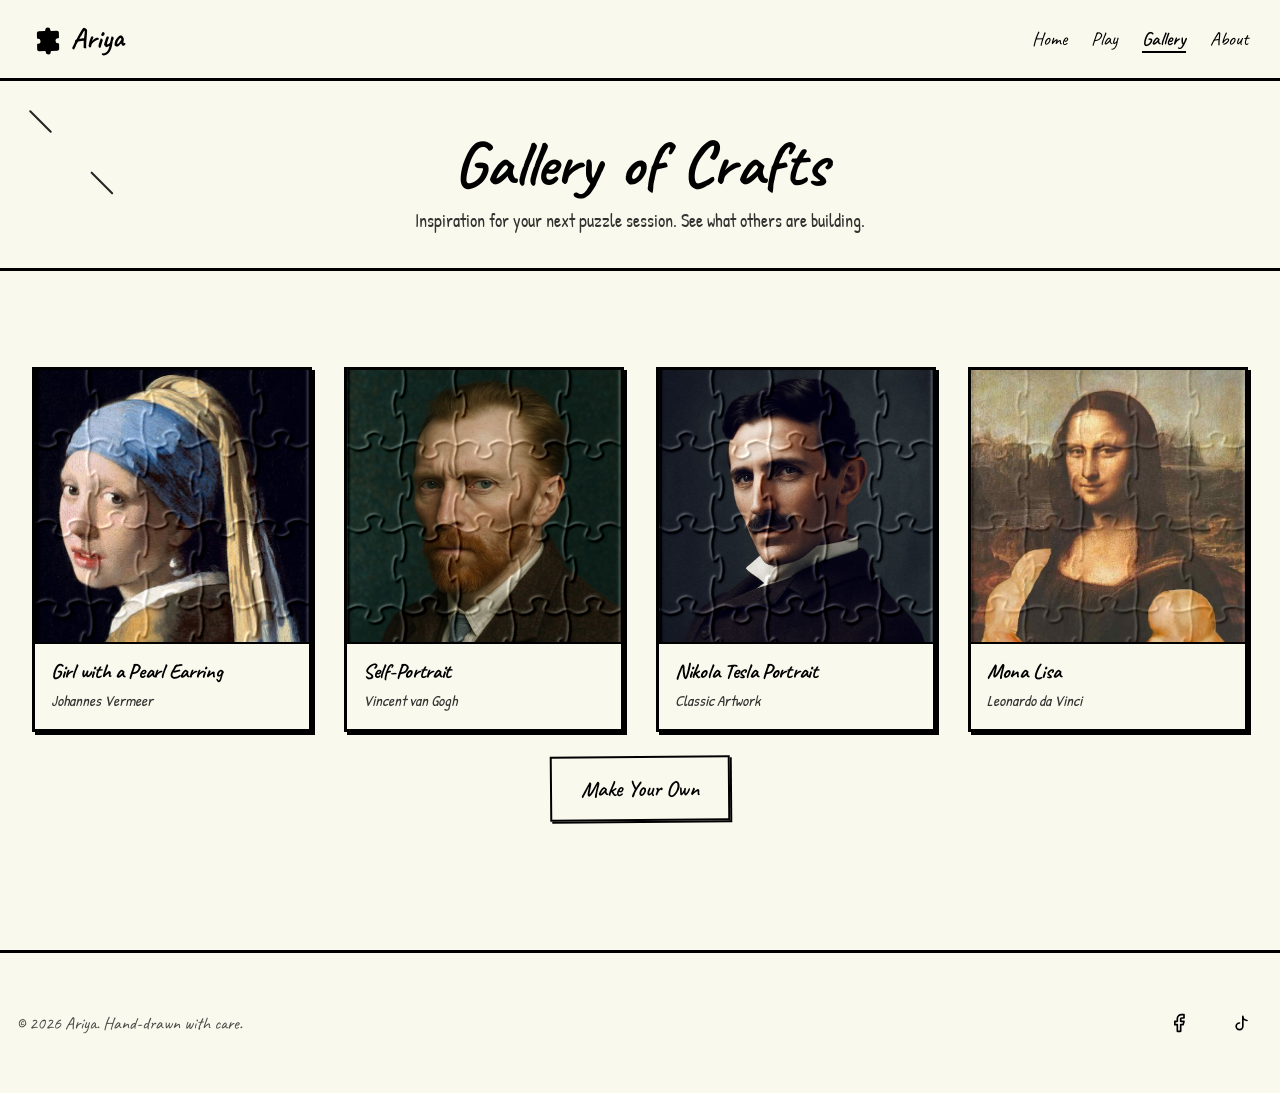
==== commit 7abd490d: "Improve UI" ====
--- a/gallery.html
+++ b/gallery.html
@@ -38,49 +38,37 @@
             
             <!-- Sample 1 -->
             <div class="gallery-card reveal">
-                <img src="https://picsum.photos/seed/puzzle1/600/600" alt="Mountain View" class="gallery-card-img">
+                <img src="./pic/p1.jpg" alt="Girl with a Pearl Earring" class="gallery-card-img">
                 <div class="gallery-card-body">
-                    <h4>Alpine Serenity</h4>
-                    <div class="gallery-badges">
-                        <span class="badge">8×8 Grid</span>
-                        <span class="badge">Jigsaw</span>
-                    </div>
+                    <h4 class="artwork-title">Girl with a Pearl Earring</h4>
+                    <p class="artist-credit">Johannes Vermeer</p>
                 </div>
             </div>
 
             <!-- Sample 2 -->
             <div class="gallery-card reveal">
-                <img src="https://picsum.photos/seed/puzzle2/600/600" alt="Forest Path" class="gallery-card-img">
+                <img src="./pic/p2.jpg" alt="Self-Portrait" class="gallery-card-img">
                 <div class="gallery-card-body">
-                    <h4>Deep Forest Whisper</h4>
-                    <div class="gallery-badges">
-                        <span class="badge">4×8 Grid</span>
-                        <span class="badge">Diamond</span>
-                    </div>
+                    <h4 class="artwork-title">Self-Portrait</h4>
+                    <p class="artist-credit">Vincent van Gogh</p>
                 </div>
             </div>
 
             <!-- Sample 3 -->
             <div class="gallery-card reveal">
-                <img src="https://picsum.photos/seed/puzzle3/600/600" alt="Ocean Sunset" class="gallery-card-img">
+                <img src="./pic/p3.jpg" alt="Nikola Tesla Portrait" class="gallery-card-img">
                 <div class="gallery-card-body">
-                    <h4>Gold Horizon</h4>
-                    <div class="gallery-badges">
-                        <span class="badge">12×12 Grid</span>
-                        <span class="badge">Jigsaw</span>
-                    </div>
+                    <h4 class="artwork-title">Nikola Tesla Portrait</h4>
+                    <p class="artist-credit">Classic Artwork</p>
                 </div>
             </div>
 
             <!-- Sample 4 -->
             <div class="gallery-card reveal">
-                <img src="https://picsum.photos/seed/puzzle4/600/600" alt="Urban Sketch" class="gallery-card-img">
+                <img src="./pic/p4.jpg" alt="Mona Lisa" class="gallery-card-img">
                 <div class="gallery-card-body">
-                    <h4>City Pulse</h4>
-                    <div class="gallery-badges">
-                        <span class="badge">24×24 Grid</span>
-                        <span class="badge">Square</span>
-                    </div>
+                    <h4 class="artwork-title">Mona Lisa</h4>
+                    <p class="artist-credit">Leonardo da Vinci</p>
                 </div>
             </div>
 
--- a/css/style.css
+++ b/css/style.css
@@ -1042,8 +1042,9 @@
   box-shadow: var(--shadow);
   overflow: hidden;
   transform: rotate(-0.4deg);
-  transition: transform var(--transition), box-shadow var(--transition);
+  transition: transform 0.24s ease, box-shadow 0.24s ease, background-color 0.24s ease;
   background: var(--bg);
+  cursor: pointer;
 }
 
 .gallery-card:nth-child(even) {
@@ -1053,37 +1054,46 @@
 .gallery-card:hover {
   transform: rotate(0deg) translate(-3px, -3px);
   box-shadow: 6px 6px 0 var(--ink);
+  background: rgba(0, 0, 0, 0.02);
 }
 
 .gallery-card-img {
   width: 100%;
-  aspect-ratio: 1;
+  height: auto;
+  aspect-ratio: 1 / 1;
   object-fit: cover;
+  object-position: center 5%;
   display: block;
   border-bottom: var(--border);
 }
 
 .gallery-card-body {
-  padding: 0.8rem 1rem;
-}
-
-.gallery-card-body h4 {
-  font-size: clamp(1rem, 2vw, 1.2rem);
-  margin-bottom: 0.3rem;
+  padding: 1rem;
+}
+
+.artwork-title {
+  font-size: clamp(1rem, 2vw, 1.3rem);
+  font-weight: 700;
+  margin-bottom: 0.4rem;
+  font-family: var(--font-head);
+  letter-spacing: -0.3px;
+}
+
+.artist-credit {
+  font-size: clamp(0.85rem, 1.5vw, 0.95rem);
+  font-style: italic;
+  color: var(--ink);
+  margin: 0;
+  opacity: 0.8;
+  font-family: var(--font-body);
 }
 
 .gallery-badges {
-  display: flex;
-  gap: 0.4rem;
-  flex-wrap: wrap;
-  margin-top: 0.5rem;
+  display: none;
 }
 
 .badge {
-  border: var(--border);
-  padding: 0.12rem 0.4rem;
-  font-size: 0.75rem;
-  font-family: var(--font-head);
+  display: none;
 }
 
 /* ─── About ─── */
